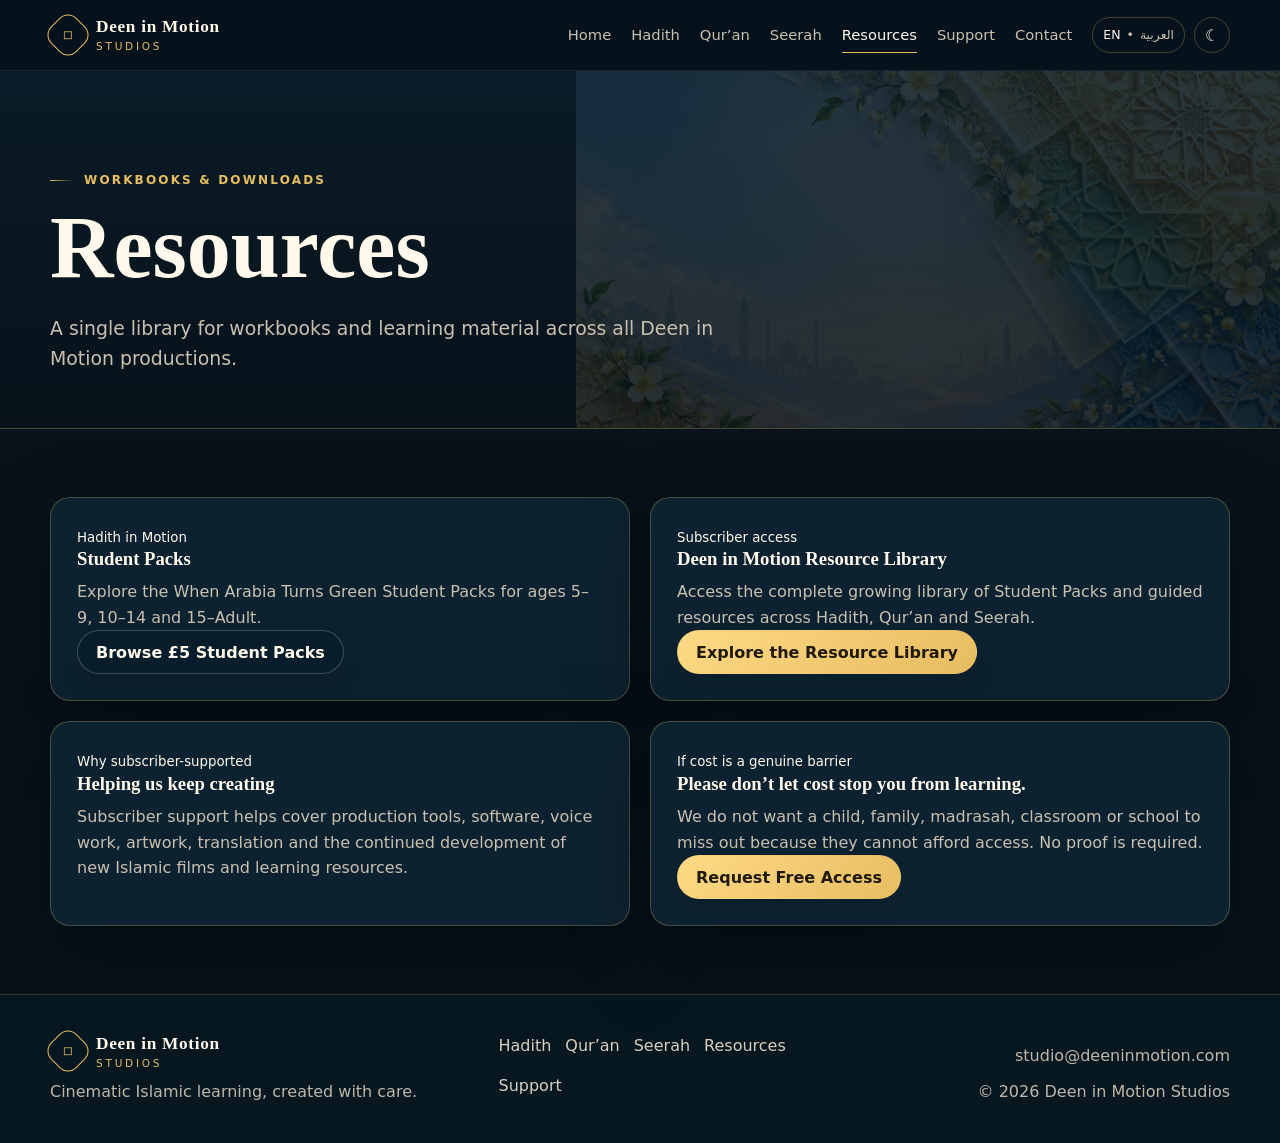
==== resources.html @ 3bc78104 "Add files via upload Initial Deen in Motion website" ====
<!doctype html>
<html lang="en" data-theme="dark">
<head>
  <meta charset="utf-8">
  <meta name="viewport" content="width=device-width,initial-scale=1">
  <title>Resources | Deen in Motion Studios</title>
  <meta name="description" content="Deen in Motion Studios workbooks and learning resources.">
  <link rel="stylesheet" href="assets/style.css">
</head>
<body class="site-shell">


<header class="site-header">
  <div class="container nav">
    <a class="brand brand-mark" href="index.html" aria-label="Deen in Motion Studios home">
      <span class="brand-emblem" aria-hidden="true">◇</span>
      <span class="brand-copy"><strong>Deen in Motion</strong><span>Studios</span></span>
    </a>
    <button class="menu-btn" aria-label="Open navigation">Menu</button>
    <nav><a href="index.html" class="">Home</a>
<a href="hadith.html" class="">Hadith</a>
<a href="quran.html" class="">Qur’an</a>
<a href="seerah.html" class="">Seerah</a>
<a href="resources.html" class="active">Resources</a>
<a href="support.html" class="">Support</a>
<a href="contact.html" class="">Contact</a></nav>
    <div class="nav-tools">
      <div class="lang-switch"><span class="current">EN</span><span>•</span><a href="ar/index.html">العربية</a></div>
      <button class="theme-toggle" type="button" data-theme-toggle aria-label="Switch light and dark mode"><span data-theme-icon>☾</span></button>
    </div>
  </div>
</header>



<main>
  <section class="page-hero">
    <div class="container">
      <div class="kicker">Workbooks & downloads</div>
      <h1>Resources</h1>
      <p class="lead">A single library for workbooks and learning material across all Deen in Motion productions.</p>
    </div>
  </section>

  <section>
    <div class="container grid-2">
  <div class="resource">
  <small>Hadith in Motion</small>
  <h3>Student Packs</h3>
  <p>Explore the When Arabia Turns Green Student Packs for ages 5–9, 10–14 and 15–Adult.</p>
  <a class="btn secondary" href="https://payhip.com/DeeninMotionStudios">Browse £5 Student Packs</a>
</div>
      <div class="resource">
  <small>Subscriber access</small>
  <h3>Deen in Motion Resource Library</h3>
  <p>Access the complete growing library of Student Packs and guided resources across Hadith, Qur’an and Seerah.</p>
  <a class="btn primary" href="https://payhip.com/b/NM17U">Explore the Resource Library</a>
</div>
      <div class="resource">
  <small>Why subscriber-supported</small>
  <h3>Helping us keep creating</h3>
  <p>Subscriber support helps cover production tools, software, voice work, artwork, translation and the continued development of new Islamic films and learning resources.</p>
</div>
      <div class="resource">
  <small>If cost is a genuine barrier</small>
  <h3>Please don’t let cost stop you from learning.</h3>
  <p>We do not want a child, family, madrasah, classroom or school to miss out because they cannot afford access. No proof is required.</p>
  <a class="btn primary" href="https://payhip.com/DeeninMotionStudios/contact">Request Free Access</a>
</div>
    </div>
  </section>
</main>



<footer class="site-footer">
  <div class="container footer-grid">
    <div>
      <a class="brand brand-mark" href="index.html">
        <span class="brand-emblem" aria-hidden="true">◇</span>
        <span class="brand-copy"><strong>Deen in Motion</strong><span>Studios</span></span>
      </a>
      <p>Cinematic Islamic learning, created with care.</p>
    </div>
    <div class="footer-links">
      <a href="hadith.html">Hadith</a><a href="quran.html">Qur’an</a><a href="seerah.html">Seerah</a><a href="resources.html">Resources</a><a href="support.html">Support</a>
    </div>
    <div class="footer-meta"><p>studio@deeninmotion.com</p><p>© 2026 Deen in Motion Studios</p></div>
  </div>
</footer>


<script src="assets/site.js"></script>
</body>
</html>
---- assets/style.css ----
:root{
  --bg:#07121a;
  --bg-2:#0a1b27;
  --surface:#0d2230;
  --surface-2:#102c3c;
  --text:#fff8eb;
  --muted:#c9c0b0;
  --gold:#e7bd61;
  --gold-2:#ffd985;
  --line:rgba(231,189,97,.28);
  --navy:#082031;
  --blue:#2f6f9f;
  --green:#628d64;
  --cream:#f6eddb;
  --paper:#fffaf0;
  --ink:#17212a;
  --radius:24px;
  --shadow:0 28px 80px rgba(0,0,0,.34);
  --max:1180px;
}
html[data-theme="light"]{
  --bg:#f6f0e4;
  --bg-2:#eee5d5;
  --surface:#fffaf1;
  --surface-2:#f3eadb;
  --text:#1e2a32;
  --muted:#665f56;
  --line:rgba(145,103,32,.22);
  --navy:#f6f0e4;
  --shadow:0 24px 70px rgba(77,56,22,.13);
}
*{box-sizing:border-box}
html{scroll-behavior:smooth}
body{margin:0;font-family:Inter,ui-sans-serif,system-ui,-apple-system,BlinkMacSystemFont,"Segoe UI",sans-serif;background:var(--bg);color:var(--text);line-height:1.6;transition:background .25s ease,color .25s ease}
a{color:inherit;text-decoration:none}img{max-width:100%;display:block}.container{width:min(var(--max),calc(100% - 36px));margin:auto}p{margin:0}
h1,h2,h3,blockquote{font-family:Georgia,"Times New Roman",serif;line-height:1.08;margin:0}.muted{color:var(--muted)}
.kicker{display:inline-flex;align-items:center;gap:10px;color:var(--gold);font-size:.75rem;font-weight:800;text-transform:uppercase;letter-spacing:.18em}.kicker::before{content:"";width:24px;height:1px;background:linear-gradient(90deg,var(--gold),transparent)}.rtl .kicker::before{background:linear-gradient(270deg,var(--gold),transparent)}
.site-header{position:sticky;top:0;z-index:80;background:rgba(6,19,29,.9);border-bottom:1px solid rgba(255,255,255,.08);backdrop-filter:blur(14px)}html[data-theme="light"] .site-header{background:rgba(250,245,235,.92);border-color:rgba(76,55,23,.12)}
.nav{min-height:70px;display:flex;align-items:center;gap:20px}.brand{display:flex;align-items:center;gap:10px;margin-right:auto}.rtl .brand{margin-right:0;margin-left:auto}.brand-emblem{width:36px;height:36px;border:1px solid var(--gold);display:grid;place-items:center;border-radius:12px;color:var(--gold);transform:rotate(45deg);font-size:.9rem}.brand-emblem::first-letter{transform:rotate(-45deg)}.brand-copy{display:flex;flex-direction:column;line-height:1}.brand strong{font-family:Georgia,serif;font-size:1.08rem;letter-spacing:.04em}.brand-copy>span{margin-top:6px;color:var(--gold);font-size:.66rem;letter-spacing:.26em;text-transform:uppercase}
nav{display:flex;gap:20px;align-items:center}nav a{font-size:.92rem;color:var(--muted);position:relative;padding:12px 0}nav a::after{content:"";position:absolute;left:0;right:0;bottom:6px;height:1px;background:var(--gold);transform:scaleX(0);transition:.2s}nav a:hover,nav a.active{color:var(--text)}nav a:hover::after,nav a.active::after{transform:scaleX(1)}
.nav-tools{display:flex;align-items:center;gap:9px}.lang-switch{display:flex;gap:6px;align-items:center;padding:7px 10px;border:1px solid var(--line);border-radius:999px;font-size:.78rem;color:var(--muted)}.lang-switch .current,.lang-switch a:hover{color:var(--text)}.theme-toggle{width:36px;height:36px;border-radius:50%;border:1px solid var(--line);background:transparent;color:var(--text);cursor:pointer;font-size:1rem}.menu-btn{display:none;background:transparent;color:var(--text);border:1px solid var(--line);border-radius:12px;padding:8px 11px}
.hero-home{position:relative;min-height:575px;display:grid;align-items:center;overflow:hidden;background-image:url("images/deen-hero-art.png");background-size:cover;background-position:center}.hero-shade{position:absolute;inset:0;background:linear-gradient(90deg,rgba(5,19,30,.88) 0%,rgba(5,19,30,.72) 36%,rgba(5,19,30,.12) 68%,rgba(5,19,30,.06) 100%)}html[data-theme="light"] .hero-shade{background:linear-gradient(90deg,rgba(255,248,236,.93) 0%,rgba(255,248,236,.75) 34%,rgba(255,248,236,.12) 68%,rgba(255,248,236,.05) 100%)}
.hero-inner{position:relative;z-index:2;padding:88px 0 76px;max-width:720px}.hero h1{font-size:clamp(2.9rem,6.3vw,5.6rem);letter-spacing:-.035em;color:var(--text);text-shadow:0 16px 40px rgba(0,0,0,.24)}.gold-word{color:var(--gold-2)}html[data-theme="light"] .gold-word{color:#9c6b14}.lead{margin-top:18px;max-width:680px;color:var(--muted);font-size:clamp(1rem,1.6vw,1.18rem)}.actions{display:flex;gap:12px;flex-wrap:wrap;margin-top:24px}.btn{display:inline-flex;align-items:center;justify-content:center;min-height:44px;padding:0 18px;border-radius:999px;border:1px solid var(--line);font-weight:800;transition:.2s;box-shadow:0 10px 25px rgba(0,0,0,.12)}.btn:hover{transform:translateY(-2px)}.btn.primary{background:linear-gradient(135deg,var(--gold-2),var(--gold));color:#1f1a0d;border-color:transparent}.btn.glass,.btn.secondary{background:rgba(7,27,41,.54);color:#fff8eb;border-color:rgba(255,255,255,.22);backdrop-filter:blur(8px)}html[data-theme="light"] .btn.glass,html[data-theme="light"] .btn.secondary{background:rgba(255,255,255,.7);color:#1e2a32;border-color:rgba(103,76,33,.18)}
.steps-strip{padding:20px 0;background:#082131;border-top:1px solid rgba(231,189,97,.34);border-bottom:1px solid rgba(231,189,97,.34);color:#fff8eb}html[data-theme="light"] .steps-strip{background:#f0e5d1;color:#202b34}.steps-grid{display:grid;grid-template-columns:repeat(3,1fr);gap:22px}.step-card{display:flex;align-items:center;gap:16px;padding:8px 4px}.step-num{flex:0 0 auto;width:40px;height:40px;border-radius:50%;display:grid;place-items:center;background:linear-gradient(135deg,var(--gold-2),var(--gold));color:#1e1809;font-family:Georgia,serif;font-size:1.25rem;font-weight:700}.step-card strong{display:block;font-family:Georgia,serif;font-size:1.15rem}.step-card span:last-child{display:block;color:#cfc8bc;font-size:.9rem;margin-top:4px}html[data-theme="light"] .step-card span:last-child{color:#5f584f}
section{padding:68px 0}.series-section{position:relative;overflow:hidden;background:var(--bg-2)}.series-section::before,.mission-band::before{content:"";position:absolute;inset:0;background:url("images/deen-hero-art.png") center/cover no-repeat;opacity:.08;filter:saturate(.8)}html[data-theme="light"] .series-section::before{opacity:.06}.series-section>.container,.mission-band>.container{position:relative;z-index:1}.section-title-center{text-align:center;margin-bottom:28px}.section-title-center h2{font-size:clamp(2rem,4vw,3.35rem);margin-top:10px}.section-title-center p{margin-top:12px;text-transform:uppercase;letter-spacing:.14em;font-size:.78rem;color:var(--gold)}
.series-grid{display:grid;grid-template-columns:repeat(3,1fr);gap:20px}.series-card{min-height:360px;border-radius:22px;overflow:hidden;position:relative;border:1px solid var(--line);box-shadow:var(--shadow);background-image:linear-gradient(180deg,rgba(5,15,23,.16),rgba(5,15,23,.95)),url("images/deen-hero-art.png");background-size:cover;background-position:center;transition:.25s}.series-card:hover{transform:translateY(-7px)}.series-quran{background-position:65% center;box-shadow:0 24px 65px rgba(49,89,47,.24)}.series-seerah{background-position:95% center;box-shadow:0 24px 65px rgba(32,85,126,.25)}.series-hadith{box-shadow:0 24px 65px rgba(152,103,28,.25)}.series-card::after{content:"";position:absolute;inset:0;background:linear-gradient(0deg,rgba(5,15,23,.92) 15%,transparent 70%)}.series-hadith::before,.series-quran::before,.series-seerah::before{content:"";position:absolute;inset:0;mix-blend-mode:color;opacity:.46}.series-hadith::before{background:#b57618}.series-quran::before{background:#4b7d54}.series-seerah::before{background:#2e6f9d}.series-card-content{position:absolute;z-index:2;left:24px;right:24px;bottom:24px;color:#fff8eb}.rtl .series-card-content{text-align:right}.series-label{display:inline-block;border:1px solid rgba(255,255,255,.24);border-radius:999px;padding:5px 9px;font-size:.72rem;color:#f7dfaa}.series-card h3{font-size:1.78rem;margin-top:11px}.series-card p{margin-top:9px;color:#ddd4c5;font-size:.92rem}.series-link{display:inline-block;margin-top:18px;font-weight:800;color:#ffe19a}
.workbook-showcase{background:var(--cream);color:var(--ink);position:relative;overflow:hidden}.workbook-showcase::before,.workbook-showcase::after{content:"";position:absolute;width:280px;height:280px;background:url("images/deen-hero-art.png") center/cover no-repeat;opacity:.16;border-radius:40px;filter:saturate(.8)}.workbook-showcase::before{left:-120px;top:-110px}.workbook-showcase::after{right:-120px;bottom:-120px}.workbook-showcase .container{position:relative;z-index:1}.section-head{display:flex;align-items:end;justify-content:space-between;gap:26px;margin-bottom:26px}.section-head h2{font-size:clamp(1.9rem,4vw,3.15rem);margin-top:8px}.section-head p{max-width:600px;color:#625d54}.preview-row{
  display:grid;
  grid-template-columns:repeat(3, 1fr 1.12fr);
  gap:14px;
  align-items:stretch;
}.mini-book,.mini-page{min-height:245px;border-radius:14px;box-shadow:0 18px 45px rgba(78,57,24,.16);border:1px solid rgba(127,91,29,.16)}.mini-book{display:flex;flex-direction:column;justify-content:flex-end;padding:18px;background-color:#efe3c9;background-image:linear-gradient(180deg,rgba(255,255,255,.25),rgba(0,0,0,.13)),url("images/deen-hero-art.png");background-size:cover}.mini-book span{font-family:Georgia,serif;font-size:1.35rem}.mini-book small{text-transform:uppercase;letter-spacing:.18em;margin-top:6px}.book-gold{background-position:90% 10%}.book-green{background-position:64% 35%;filter:hue-rotate(20deg)}.book-blue{background-position:10% 90%;filter:hue-rotate(185deg)}.mini-page{padding:18px;background:#fffdf7}.mini-page strong,.mini-page span{display:block}.mini-page span{font-size:.78rem;margin-top:16px;color:#776d60}.mini-page i{display:block;height:1px;background:#d8cfbf;margin-top:10px}
.membership-section{background:var(--bg)}.membership-panel{display:grid;grid-template-columns:1.15fr 1fr auto;gap:24px;align-items:center;padding:28px;border-radius:26px;border:1px solid var(--line);background:linear-gradient(135deg,rgba(14,46,63,.96),rgba(6,25,38,.96));box-shadow:var(--shadow);color:#fff8eb}html[data-theme="light"] .membership-panel{background:linear-gradient(135deg,#0e3447,#0b2433);color:#fff8eb}.membership-panel h2{font-size:clamp(1.9rem,3.6vw,2.75rem);margin-top:8px}.membership-panel p{margin-top:10px;color:#d5ccbd}.membership-benefits{display:grid;gap:9px;color:#e4d9c8}.membership-benefits span{font-size:.92rem}.mission-band{position:relative;overflow:hidden;padding:58px 0;background:#071b28;color:#fff8eb}.mission-band::before{opacity:.18;background-position:center bottom}.mission-inner{text-align:center}.mission-inner blockquote{font-size:clamp(1.8rem,3.5vw,2.7rem);margin:18px auto 14px;max-width:760px}.mission-inner>span{font-size:.75rem;text-transform:uppercase;letter-spacing:.22em;color:var(--gold)}
.page-hero{padding:92px 0 54px;background:linear-gradient(180deg,var(--bg-2),var(--bg));border-bottom:1px solid var(--line);position:relative;overflow:hidden}.page-hero::after{content:"";position:absolute;inset:0;background:url("images/deen-hero-art.png") right center/55% auto no-repeat;opacity:.13;pointer-events:none}.page-hero>.container{position:relative;z-index:1}.page-hero h1{font-size:clamp(2.8rem,7vw,5.5rem);margin-top:10px}.panel,.resource,.quiz-question{background:var(--surface);border:1px solid var(--line);border-radius:20px;padding:26px;box-shadow:var(--shadow)}.grid-2{display:grid;grid-template-columns:repeat(2,1fr);gap:20px}.grid-3{display:grid;grid-template-columns:repeat(3,1fr);gap:20px}.badge,.free-pill{display:inline-flex;padding:6px 10px;border:1px solid var(--line);border-radius:999px;color:var(--gold-2);font-size:.78rem}.watch-layout{display:grid;grid-template-columns:1.35fr .65fr;gap:22px}.episode-header{display:flex;justify-content:space-between;gap:22px;align-items:flex-start;margin-bottom:26px}.episode-header h2{font-size:clamp(2rem,4vw,3.5rem)}.video-shell{aspect-ratio:16/9;border-radius:22px;overflow:hidden;border:1px solid var(--line);background:#061019;box-shadow:var(--shadow)}.video-placeholder{height:100%;display:grid;place-items:center;align-content:center;gap:10px;background:radial-gradient(circle at 50% 45%,rgba(231,189,97,.1),transparent 28%),linear-gradient(145deg,#102333,#061019)}.play-mark{width:68px;height:68px;border-radius:50%;display:grid;place-items:center;background:linear-gradient(135deg,var(--gold-2),var(--gold));color:#1e1809}.watch-info blockquote{margin:18px 0;padding-left:18px;border-left:2px solid var(--gold);font-size:1.32rem}.rtl .watch-info blockquote{padding-left:0;padding-right:18px;border-left:0;border-right:2px solid var(--gold)}.learning-steps{display:flex;flex-wrap:wrap;gap:10px;margin-top:26px}.learning-steps span{display:inline-flex;align-items:center;gap:8px;padding:8px 11px;border:1px solid var(--line);border-radius:999px;background:rgba(255,255,255,.03)}.learning-steps b{width:24px;height:24px;border-radius:50%;display:grid;place-items:center;background:rgba(231,189,97,.14);color:var(--gold-2)}.quiz-section{background:var(--bg-2);border-top:1px solid var(--line);border-bottom:1px solid var(--line)}.quiz-card{display:grid;gap:18px}.quiz-question h3{margin-bottom:16px}.quiz-question label{display:block;padding:11px 13px;margin:9px 0;border:1px solid var(--line);border-radius:12px;cursor:pointer}.quiz-question input{margin-right:8px}.rtl .quiz-question input{margin-right:0;margin-left:8px}.quiz-actions{display:flex;gap:12px;align-items:center;flex-wrap:wrap}.quiz-actions button{font:inherit;cursor:pointer}.quiz-score{margin-left:auto;font-weight:800;color:var(--gold)}.rtl .quiz-score{margin-left:0;margin-right:auto}.workbook-preview-grid{display:grid;grid-template-columns:repeat(3,1fr);gap:18px}.workbook-page{background:#eee4d1;color:#211d17;padding:14px;border-radius:10px;box-shadow:0 22px 55px rgba(0,0,0,.18)}.page-placeholder{min-height:320px;border:1px dashed #b7aa96;display:grid;place-items:center;align-content:center;text-align:center;padding:22px;background:#fffdf8}.page-placeholder span{color:#6b6155;font-size:.9rem;margin-top:10px}.subscriber-panel{margin-top:30px;display:grid;grid-template-columns:auto 1fr auto;gap:20px;align-items:center;padding:28px;border:1px solid var(--line);border-radius:22px;background:var(--surface)}.subscriber-icon{width:52px;height:52px;display:grid;place-items:center;border-radius:15px;background:rgba(231,189,97,.12);color:var(--gold)}.subscriber-cta{display:grid;gap:8px}.resource p,.support-box>p{color:var(--muted);margin-top:10px}.support-box{max-width:830px}.bank-box{padding:20px;margin:22px 0;border:1px dashed var(--line);border-radius:16px}.notice{padding:18px;border-left:3px solid var(--gold);background:rgba(231,189,97,.08);border-radius:12px}.rtl .notice{border-left:0;border-right:3px solid var(--gold)}
.site-footer{padding:38px 0;background:#061720;color:#fff8eb;border-top:1px solid rgba(231,189,97,.2)}html[data-theme="light"] .site-footer{background:#0a2230;color:#fff8eb}.footer-grid{display:grid;grid-template-columns:1.2fr 1fr 1fr;gap:24px;align-items:start}.footer-links{display:flex;flex-wrap:wrap;gap:14px}.footer-links a{color:#d8cfbf}.footer-meta{text-align:right}.rtl .footer-meta{text-align:left}.site-footer p{margin-top:10px;color:#bfb7aa}
.reveal{opacity:0;transform:translateY(16px);transition:opacity .65s ease,transform .65s ease}.reveal.is-visible{opacity:1;transform:none}
@media(max-width:980px){nav{gap:13px}.series-grid,.steps-grid{grid-template-columns:1fr}.preview-row{grid-template-columns:1fr 1fr}.membership-panel{grid-template-columns:1fr}.workbook-preview-grid,.grid-3{grid-template-columns:1fr 1fr}.watch-layout{grid-template-columns:1fr}.footer-grid{grid-template-columns:1fr 1fr}.hero-home{min-height:540px}}
@media(max-width:760px){.menu-btn{display:block;margin-left:auto}.rtl .menu-btn{margin-left:0;margin-right:auto}nav{display:none;position:absolute;top:76px;left:0;right:0;padding:18px;background:var(--bg);border-bottom:1px solid var(--line);flex-direction:column;align-items:flex-start}.rtl nav{align-items:flex-end}nav.open{display:flex}.brand{margin-right:0}.rtl .brand{margin-left:0}.nav-tools{margin-left:auto}.rtl .nav-tools{margin-left:0;margin-right:auto}.hero-home{min-height:520px;background-position:62% center}.hero-shade{background:linear-gradient(90deg,rgba(5,19,30,.92),rgba(5,19,30,.72) 70%,rgba(5,19,30,.3))}html[data-theme="light"] .hero-shade{background:linear-gradient(90deg,rgba(255,248,236,.95),rgba(255,248,236,.82) 70%,rgba(255,248,236,.45))}.hero-inner{padding:74px 0 64px}.section-head{display:block}.section-head p{margin-top:14px}.preview-row{grid-template-columns:1fr}.workbook-preview-grid,.grid-2,.grid-3{grid-template-columns:1fr}.subscriber-panel{grid-template-columns:1fr}.episode-header{display:block}.free-pill{margin-top:12px}.footer-grid{grid-template-columns:1fr}.footer-meta{text-align:left}.rtl .footer-meta{text-align:right}}


/* v6 compact sizing pass */


/* =========================================================
   v7 HADITH IN MOTION — PREMIUM PRODUCT PAGE
   ========================================================= */
.hadith-series-hero{
  min-height:490px;
  display:grid;
  align-items:center;
  position:relative;
  overflow:hidden;
  background:
    linear-gradient(90deg,rgba(7,18,26,.9),rgba(7,18,26,.63) 45%,rgba(7,18,26,.08) 78%),
    url("images/deen-hero-art.png") center/cover no-repeat;
  border-bottom:1px solid rgba(231,189,97,.26);
}
html[data-theme="light"] .hadith-series-hero{
  background:
    linear-gradient(90deg,rgba(249,241,225,.95),rgba(249,241,225,.78) 45%,rgba(249,241,225,.12) 78%),
    url("images/deen-hero-art.png") center/cover no-repeat;
}
.hadith-hero-shade{
  position:absolute;inset:0;
  background:radial-gradient(circle at 74% 20%,rgba(231,189,97,.15),transparent 34%);
  pointer-events:none;
}
.hadith-hero-inner{position:relative;z-index:1;padding:78px 0 72px;max-width:850px}
.hadith-series-mark{display:flex;align-items:center;gap:18px}
.series-orb{
  flex:0 0 auto;width:58px;height:58px;border-radius:50%;
  display:grid;place-items:center;
  border:1px solid rgba(231,189,97,.58);
  color:var(--gold-2);
  font-family:Georgia,serif;font-size:1.1rem;
  background:rgba(6,24,35,.54);backdrop-filter:blur(9px)
}
html[data-theme="light"] .series-orb{background:rgba(255,251,243,.74);color:#916217}
.hadith-series-hero h1{font-size:clamp(3rem,7vw,6rem);margin-top:9px;letter-spacing:-.04em}
.premium-steps{margin-top:30px}
.premium-steps span{background:rgba(7,27,41,.48);backdrop-filter:blur(8px)}
html[data-theme="light"] .premium-steps span{background:rgba(255,255,255,.67)}

.hadith-film-section{position:relative;background:var(--bg);overflow:hidden}
.hadith-film-section::before{
  content:"";position:absolute;inset:0;
  background:url("images/deen-hero-art.png") 100% 35%/70% auto no-repeat;
  opacity:.045;pointer-events:none
}
.hadith-film-section>.container{position:relative;z-index:1}
.premium-episode-head h2{max-width:900px}
.hadith-watch-grid{display:grid;grid-template-columns:minmax(0,1.45fr) minmax(320px,.55fr);gap:24px;align-items:stretch}
.premium-video{position:relative;min-height:460px;aspect-ratio:auto}
.video-poster-art{
  position:absolute;inset:0;
  background:
    linear-gradient(180deg,rgba(5,14,20,.04),rgba(5,14,20,.72)),
    url("images/ornate-islamic-sunrise-banner.png") center/cover no-repeat;
}
.video-poster-content{
  position:absolute;inset:0;z-index:2;
  display:flex;flex-direction:column;align-items:center;justify-content:center;
  text-align:center;padding:34px;color:#fff8eb
}
.video-poster-content .film-label{font-size:.72rem;letter-spacing:.17em;color:#f2cf7f;margin-bottom:22px}
.video-poster-content strong{font-family:Georgia,serif;font-size:clamp(1.5rem,3vw,2.35rem);margin-top:18px}
.video-poster-content .muted{color:#e2d9ca;max-width:500px;margin-top:8px}
.hadith-quote-card{
  padding:30px;border-radius:24px;border:1px solid var(--line);
  background:
    linear-gradient(180deg,rgba(255,255,255,.025),rgba(255,255,255,.01)),
    var(--surface);
  box-shadow:var(--shadow);display:flex;flex-direction:column;justify-content:center
}
.hadith-quote-card blockquote{
  font-size:clamp(1.45rem,2.5vw,2.1rem);
  margin:22px 0;padding-left:18px;border-left:2px solid var(--gold);
  color:var(--text)
}
.rtl .hadith-quote-card blockquote{padding-left:0;padding-right:18px;border-left:0;border-right:2px solid var(--gold)}
.hadith-quote-card p{color:var(--muted)}
.hadith-quote-card .actions{margin-top:24px}

.hadith-quiz-band{
  position:relative;overflow:hidden;
  background:linear-gradient(180deg,var(--bg-2),var(--bg));
  border-top:1px solid var(--line);border-bottom:1px solid var(--line)
}
.hadith-quiz-band::after{
  content:"";position:absolute;width:440px;height:440px;right:-130px;top:-150px;
  background:url("images/deen-hero-art.png") center/cover no-repeat;opacity:.055;border-radius:50%
}
.hadith-quiz-band>.container{position:relative;z-index:1}
.hadith-section-head h2{font-size:clamp(2rem,4vw,3.3rem)}
.premium-quiz{grid-template-columns:repeat(3,1fr);align-items:stretch}
.premium-quiz .quiz-question{display:flex;flex-direction:column}
.premium-quiz .quiz-question label{background:rgba(255,255,255,.018)}
html[data-theme="light"] .premium-quiz .quiz-question label{background:rgba(255,255,255,.5)}
.premium-quiz .quiz-feedback{margin-top:auto;padding-top:10px;min-height:34px;color:var(--muted)}
.premium-quiz .quiz-actions{grid-column:1/-1;padding-top:2px}

.hadith-workbook-showcase{
  background:#f5ecd9;color:#18222b;position:relative;overflow:hidden
}
.hadith-workbook-showcase::before,
.hadith-workbook-showcase::after{
  content:"";position:absolute;width:310px;height:310px;
  background:url("images/deen-hero-art.png") center/cover no-repeat;
  opacity:.13;border-radius:48px
}
.hadith-workbook-showcase::before{left:-150px;top:-145px}
.hadith-workbook-showcase::after{right:-150px;bottom:-150px}
.hadith-workbook-showcase>.container{position:relative;z-index:1}
.hadith-workbook-showcase .section-head p{color:#625d54}
.hadith-preview-row{display:grid;grid-template-columns:1.08fr repeat(3,1fr);gap:16px}
.hadith-book-cover,.hadith-paper-page{
  min-height:330px;border-radius:16px;border:1px solid rgba(127,91,29,.18);
  box-shadow:0 18px 46px rgba(78,57,24,.15)
}
.hadith-book-cover{
  display:flex;flex-direction:column;justify-content:flex-end;padding:26px;
  background:
    linear-gradient(180deg,rgba(255,255,255,.18),rgba(7,18,26,.18)),
    url("images/deen-hero-art.png") 80% center/cover no-repeat
}
.hadith-book-cover .preview-chip{align-self:flex-start;padding:5px 9px;border:1px solid rgba(24,34,43,.24);border-radius:999px;font-size:.72rem}
.hadith-book-cover strong{font-family:Georgia,serif;font-size:2rem;line-height:1.05;margin-top:14px}
.hadith-book-cover small{text-transform:uppercase;letter-spacing:.18em;margin-top:8px}
.hadith-paper-page{background:#fffdf8;padding:24px}
.paper-kicker{color:#a16e19;font-size:.72rem;text-transform:uppercase;letter-spacing:.15em;font-weight:800}
.hadith-paper-page h3{font-family:Inter,system-ui,sans-serif;font-size:1rem;margin-top:20px}
.paper-lines{display:grid;gap:10px;margin-top:13px}.paper-lines i{display:block;height:1px;background:#d8cfbf}.paper-lines.tall{gap:16px}
.hadith-member-panel{
  margin-top:32px;display:grid;grid-template-columns:1.15fr .9fr auto;gap:24px;align-items:center;
  padding:30px;border-radius:24px;
  background:linear-gradient(135deg,#10384b,#081f2d);
  color:#fff8eb;border:1px solid rgba(231,189,97,.32);box-shadow:0 24px 65px rgba(44,34,17,.18)
}
.hadith-member-panel h2{font-size:clamp(2rem,4vw,3rem);margin-top:8px}
.hadith-member-panel p{margin-top:10px;color:#d9d0c1}
.member-benefits{display:grid;gap:9px;color:#eadfce}
.member-benefits span{font-size:.92rem}
.hadith-member-panel .subscriber-cta span{font-size:.76rem;color:#cabfae;text-align:center}

.hadith-next-section{
  position:relative;overflow:hidden;background:var(--bg)
}
.hadith-next-section::before{
  content:"";position:absolute;inset:0;
  background:url("images/deen-hero-art.png") right center/60% auto no-repeat;opacity:.045
}
.hadith-next-section>.container{position:relative;z-index:1}
.hadith-next-card{
  min-height:250px;padding:28px;border-radius:22px;border:1px solid var(--line);
  background:
    linear-gradient(180deg,rgba(5,15,23,.28),rgba(5,15,23,.94)),
    url("images/deen-hero-art.png") center/cover no-repeat;
  color:#fff8eb;box-shadow:var(--shadow)
}
.hadith-next-card:nth-child(2){background-position:70% center}
.hadith-next-card h3{font-size:2rem;margin-top:16px}
.hadith-next-card p{margin-top:10px;color:#ddd4c5;max-width:520px}

@media(max-width:1000px){
  .hadith-watch-grid{grid-template-columns:1fr}
  .premium-quiz{grid-template-columns:1fr}
  .premium-quiz .quiz-actions{grid-column:auto}
  .hadith-preview-row{grid-template-columns:1fr 1fr}
  .hadith-member-panel{grid-template-columns:1fr}
}
@media(max-width:700px){
  .hadith-series-hero{min-height:430px;background-position:68% center}
  .hadith-hero-inner{padding:60px 0 52px}
  .hadith-series-mark{align-items:flex-start}
  .series-orb{width:48px;height:48px}
  .hadith-watch-grid{gap:18px}
  .premium-video{min-height:330px}
  .hadith-preview-row{grid-template-columns:1fr}
  .hadith-book-cover,.hadith-paper-page{min-height:280px}
}
html,
body{
  max-width:100%;
  overflow-x:hidden;
}
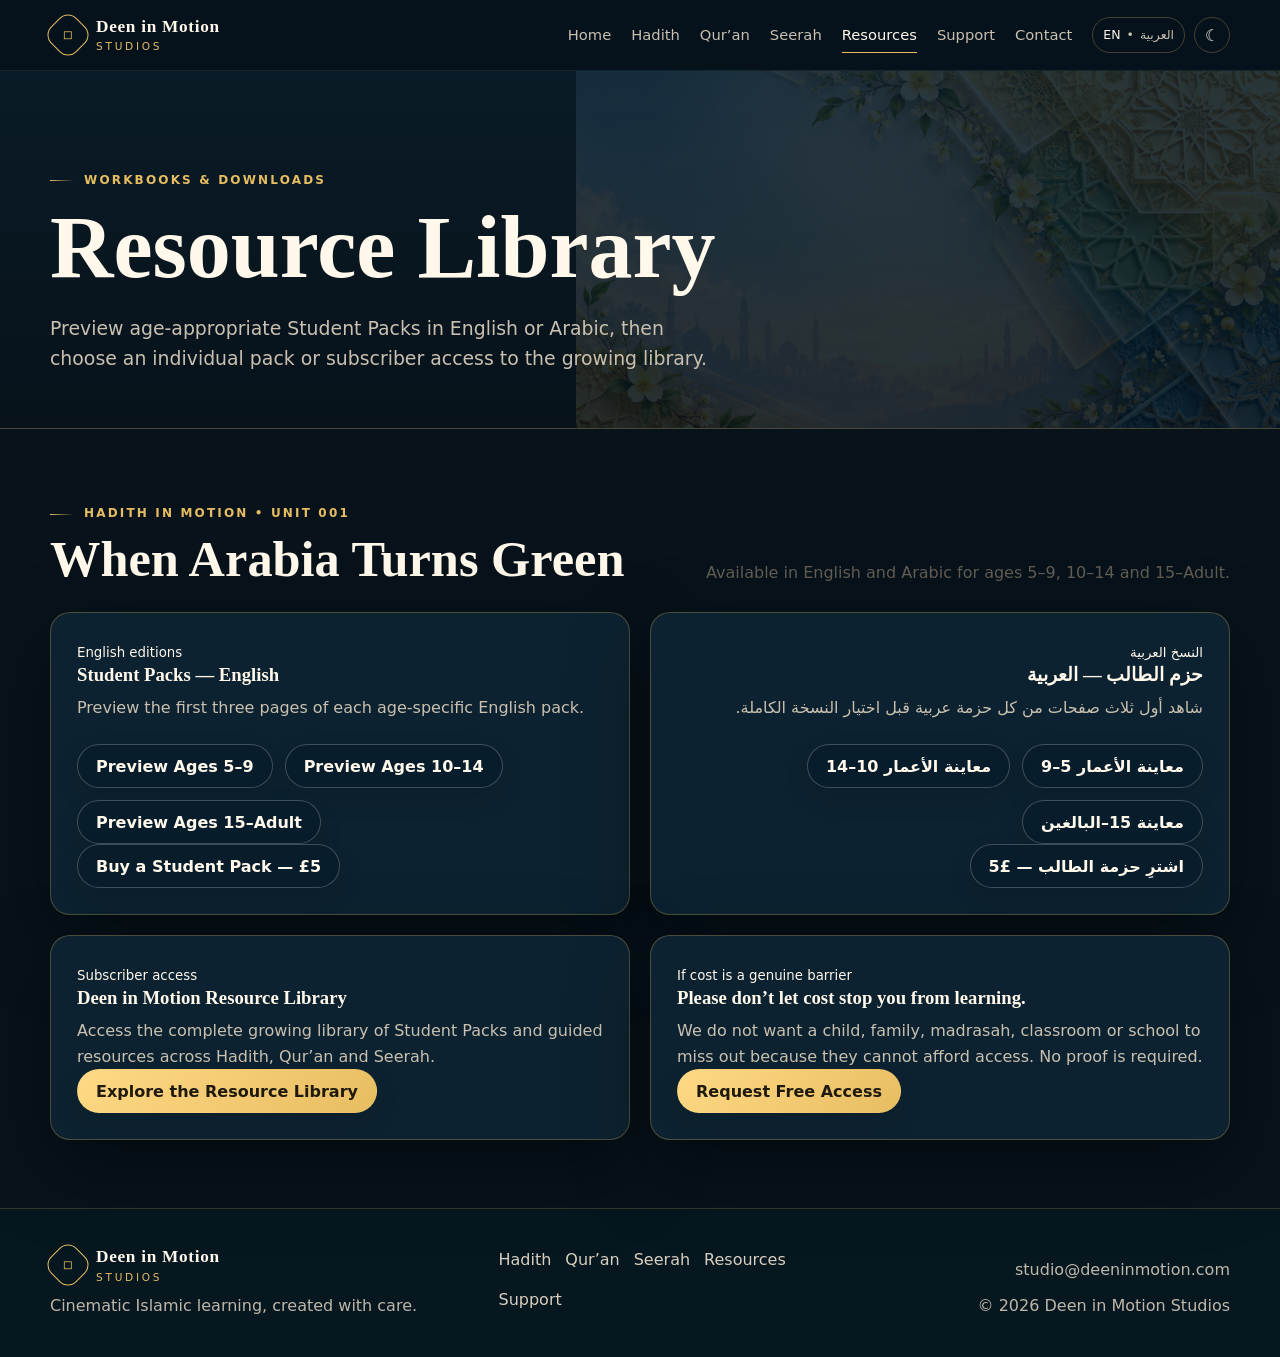
==== commit 48144931: "Add Arabic resources and preview packs" ====
--- a/resources.html
+++ b/resources.html
@@ -1,95 +1,94 @@
-<!doctype html>
-<html lang="en" data-theme="dark">
-<head>
-  <meta charset="utf-8">
-  <meta name="viewport" content="width=device-width,initial-scale=1">
-  <title>Resources | Deen in Motion Studios</title>
-  <meta name="description" content="Deen in Motion Studios workbooks and learning resources.">
-  <link rel="stylesheet" href="assets/style.css">
-</head>
-<body class="site-shell">
-
-
-<header class="site-header">
-  <div class="container nav">
-    <a class="brand brand-mark" href="index.html" aria-label="Deen in Motion Studios home">
-      <span class="brand-emblem" aria-hidden="true">◇</span>
-      <span class="brand-copy"><strong>Deen in Motion</strong><span>Studios</span></span>
-    </a>
-    <button class="menu-btn" aria-label="Open navigation">Menu</button>
-    <nav><a href="index.html" class="">Home</a>
-<a href="hadith.html" class="">Hadith</a>
-<a href="quran.html" class="">Qur’an</a>
-<a href="seerah.html" class="">Seerah</a>
-<a href="resources.html" class="active">Resources</a>
-<a href="support.html" class="">Support</a>
-<a href="contact.html" class="">Contact</a></nav>
-    <div class="nav-tools">
-      <div class="lang-switch"><span class="current">EN</span><span>•</span><a href="ar/index.html">العربية</a></div>
-      <button class="theme-toggle" type="button" data-theme-toggle aria-label="Switch light and dark mode"><span data-theme-icon>☾</span></button>
-    </div>
-  </div>
-</header>
-
-
-
-<main>
-  <section class="page-hero">
-    <div class="container">
-      <div class="kicker">Workbooks & downloads</div>
-      <h1>Resources</h1>
-      <p class="lead">A single library for workbooks and learning material across all Deen in Motion productions.</p>
-    </div>
-  </section>
-
-  <section>
-    <div class="container grid-2">
-  <div class="resource">
-  <small>Hadith in Motion</small>
-  <h3>Student Packs</h3>
-  <p>Explore the When Arabia Turns Green Student Packs for ages 5–9, 10–14 and 15–Adult.</p>
-  <a class="btn secondary" href="https://payhip.com/DeeninMotionStudios">Browse £5 Student Packs</a>
-</div>
-      <div class="resource">
-  <small>Subscriber access</small>
-  <h3>Deen in Motion Resource Library</h3>
-  <p>Access the complete growing library of Student Packs and guided resources across Hadith, Qur’an and Seerah.</p>
-  <a class="btn primary" href="https://payhip.com/b/NM17U">Explore the Resource Library</a>
-</div>
-      <div class="resource">
-  <small>Why subscriber-supported</small>
-  <h3>Helping us keep creating</h3>
-  <p>Subscriber support helps cover production tools, software, voice work, artwork, translation and the continued development of new Islamic films and learning resources.</p>
-</div>
-      <div class="resource">
-  <small>If cost is a genuine barrier</small>
-  <h3>Please don’t let cost stop you from learning.</h3>
-  <p>We do not want a child, family, madrasah, classroom or school to miss out because they cannot afford access. No proof is required.</p>
-  <a class="btn primary" href="https://payhip.com/DeeninMotionStudios/contact">Request Free Access</a>
-</div>
-    </div>
-  </section>
-</main>
-
-
-
-<footer class="site-footer">
-  <div class="container footer-grid">
-    <div>
-      <a class="brand brand-mark" href="index.html">
-        <span class="brand-emblem" aria-hidden="true">◇</span>
-        <span class="brand-copy"><strong>Deen in Motion</strong><span>Studios</span></span>
-      </a>
-      <p>Cinematic Islamic learning, created with care.</p>
-    </div>
-    <div class="footer-links">
-      <a href="hadith.html">Hadith</a><a href="quran.html">Qur’an</a><a href="seerah.html">Seerah</a><a href="resources.html">Resources</a><a href="support.html">Support</a>
-    </div>
-    <div class="footer-meta"><p>studio@deeninmotion.com</p><p>© 2026 Deen in Motion Studios</p></div>
-  </div>
-</footer>
-
-
-<script src="assets/site.js"></script>
-</body>
-</html>
+<!doctype html>
+<html lang="en" data-theme="dark">
+<head>
+  <meta charset="utf-8">
+  <meta name="viewport" content="width=device-width,initial-scale=1">
+  <title>Resources | Deen in Motion Studios</title>
+  <meta name="description" content="English and Arabic Deen in Motion Student Packs, previews and subscriber learning resources.">
+  <link rel="stylesheet" href="assets/style.css">
+</head>
+<body class="site-shell">
+<header class="site-header">
+  <div class="container nav">
+    <a class="brand brand-mark" href="index.html" aria-label="Deen in Motion Studios home">
+      <span class="brand-emblem" aria-hidden="true">◇</span>
+      <span class="brand-copy"><strong>Deen in Motion</strong><span>Studios</span></span>
+    </a>
+    <button class="menu-btn" aria-label="Open navigation">Menu</button>
+    <nav><a href="index.html">Home</a><a href="hadith.html">Hadith</a><a href="quran.html">Qur’an</a><a href="seerah.html">Seerah</a><a href="resources.html" class="active">Resources</a><a href="support.html">Support</a><a href="contact.html">Contact</a></nav>
+    <div class="nav-tools">
+      <div class="lang-switch"><span class="current">EN</span><span>•</span><a href="ar/resources.html">العربية</a></div>
+      <button class="theme-toggle" type="button" data-theme-toggle aria-label="Switch light and dark mode"><span data-theme-icon>☾</span></button>
+    </div>
+  </div>
+</header>
+
+<main>
+  <section class="page-hero">
+    <div class="container">
+      <div class="kicker">Workbooks & downloads</div>
+      <h1>Resource Library</h1>
+      <p class="lead">Preview age-appropriate Student Packs in English or Arabic, then choose an individual pack or subscriber access to the growing library.</p>
+    </div>
+  </section>
+
+  <section>
+    <div class="container">
+      <div class="section-head">
+        <div><div class="kicker">Hadith in Motion • Unit 001</div><h2>When Arabia Turns Green</h2></div>
+        <p>Available in English and Arabic for ages 5–9, 10–14 and 15–Adult.</p>
+      </div>
+
+      <div class="grid-2">
+        <div class="resource">
+          <small>English editions</small>
+          <h3>Student Packs — English</h3>
+          <p>Preview the first three pages of each age-specific English pack.</p>
+          <div class="actions">
+            <a class="btn glass" href="assets/previews/when-arabia-turns-green-ages-5-9-preview.pdf" target="_blank" rel="noopener">Preview Ages 5–9</a>
+            <a class="btn glass" href="assets/previews/when-arabia-turns-green-ages-10-14-preview.pdf" target="_blank" rel="noopener">Preview Ages 10–14</a>
+            <a class="btn glass" href="assets/previews/when-arabia-turns-green-ages-15-adult-preview.pdf" target="_blank" rel="noopener">Preview Ages 15–Adult</a>
+          </div>
+          <a class="btn secondary" href="https://payhip.com/DeeninMotionStudios">Buy a Student Pack — £5</a>
+        </div>
+
+        <div class="resource" dir="rtl" style="text-align:right;">
+          <small>النسخ العربية</small>
+          <h3>حزم الطالب — العربية</h3>
+          <p>شاهد أول ثلاث صفحات من كل حزمة عربية قبل اختيار النسخة الكاملة.</p>
+          <div class="actions">
+            <a class="btn glass" href="assets/previews/ar/when-arabia-turns-green-ages-5-9-preview-ar.pdf" target="_blank" rel="noopener">معاينة الأعمار 5–9</a>
+            <a class="btn glass" href="assets/previews/ar/when-arabia-turns-green-ages-10-14-preview-ar.pdf" target="_blank" rel="noopener">معاينة الأعمار 10–14</a>
+            <a class="btn glass" href="assets/previews/ar/when-arabia-turns-green-ages-15-adult-preview-ar.pdf" target="_blank" rel="noopener">معاينة 15–البالغين</a>
+          </div>
+          <a class="btn secondary" href="https://payhip.com/DeeninMotionStudios">اشترِ حزمة الطالب — £5</a>
+        </div>
+
+        <div class="resource">
+          <small>Subscriber access</small>
+          <h3>Deen in Motion Resource Library</h3>
+          <p>Access the complete growing library of Student Packs and guided resources across Hadith, Qur’an and Seerah.</p>
+          <a class="btn primary" href="https://payhip.com/b/NM17U">Explore the Resource Library</a>
+        </div>
+
+        <div class="resource">
+          <small>If cost is a genuine barrier</small>
+          <h3>Please don’t let cost stop you from learning.</h3>
+          <p>We do not want a child, family, madrasah, classroom or school to miss out because they cannot afford access. No proof is required.</p>
+          <a class="btn primary" href="https://payhip.com/DeeninMotionStudios/contact">Request Free Access</a>
+        </div>
+      </div>
+    </div>
+  </section>
+</main>
+
+<footer class="site-footer">
+  <div class="container footer-grid">
+    <div><a class="brand brand-mark" href="index.html"><span class="brand-emblem" aria-hidden="true">◇</span><span class="brand-copy"><strong>Deen in Motion</strong><span>Studios</span></span></a><p>Cinematic Islamic learning, created with care.</p></div>
+    <div class="footer-links"><a href="hadith.html">Hadith</a><a href="quran.html">Qur’an</a><a href="seerah.html">Seerah</a><a href="resources.html">Resources</a><a href="support.html">Support</a></div>
+    <div class="footer-meta"><p>studio@deeninmotion.com</p><p>© 2026 Deen in Motion Studios</p></div>
+  </div>
+</footer>
+<script src="assets/site.js"></script>
+</body>
+</html>
--- a/assets/style.css
+++ b/assets/style.css
@@ -220,6 +220,92 @@
 .hadith-next-card:nth-child(2){background-position:70% center}
 .hadith-next-card h3{font-size:2rem;margin-top:16px}
 .hadith-next-card p{margin-top:10px;color:#ddd4c5;max-width:520px}
+.hadith-paper-page{
+  position:relative;
+  overflow:hidden;
+  padding:28px 24px;
+  background:
+    radial-gradient(circle at top right, rgba(212,171,72,.16), transparent 38%),
+    linear-gradient(145deg,#fffaf0 0%,#f5ead3 100%);
+  border:1px solid rgba(176,132,42,.35);
+  border-radius:18px;
+  box-shadow:0 12px 28px rgba(24,34,38,.10);
+	display:flex;
+flex-direction:column;
+}
+
+.hadith-paper-page::before{
+  content:"";
+  position:absolute;
+  left:0;
+  top:0;
+  width:100%;
+  height:7px;
+  background:linear-gradient(90deg,#b78423,#efd27a,#b78423);
+}
+
+.hadith-paper-page::after{
+  position:absolute;
+  right:18px;
+  bottom:10px;
+  font-family:Georgia,serif;
+  font-size:58px;
+  font-weight:700;
+  color:rgba(169,126,35,.08);
+  pointer-events:none;
+}
+
+.hadith-paper-page:nth-child(2)::after{
+  content:"5–9";
+}
+
+.hadith-paper-page:nth-child(3)::after{
+  content:"10–14";
+}
+
+.hadith-paper-page:nth-child(4)::after{
+  content:"15+";
+}
+
+.hadith-paper-page .paper-kicker{
+  display:inline-block;
+  margin-bottom:16px;
+  padding:6px 11px;
+  border-radius:999px;
+  background:#102b39;
+  color:#f2c45f;
+  font-size:12px;
+  letter-spacing:.08em;
+  font-weight:700;
+}
+
+.hadith-paper-page h3{
+  margin:0 0 10px;
+  color:#102b39;
+  font-size:22px;
+}
+
+.hadith-paper-page p{
+  position:relative;
+  z-index:1;
+  color:#4f5350;
+  line-height:1.6;
+}
+
+.hadith-paper-page .btn{
+  position:relative;
+  z-index:2;
+  margin-top:18px;
+align-self:flex-start;
+  background:linear-gradient(135deg,#f5ca68,#d9a63d);
+  color:#10212a;
+  border-color:rgba(122,88,20,.25);
+  box-shadow:0 8px 18px rgba(122,88,20,.18);
+}
+
+.hadith-paper-page .btn:hover{
+  transform:translateY(-2px);
+}
 
 @media(max-width:1000px){
   .hadith-watch-grid{grid-template-columns:1fr}
@@ -243,3 +329,17 @@
   max-width:100%;
   overflow-x:hidden;
 }
+@media(max-width:760px){
+  .support-box .panel{
+    padding:18px;
+  }
+
+  .support-box .bank-box{
+    padding:16px;
+    margin:18px 0;
+  }
+
+  .support-box .bank-box strong{
+    line-height:1.35;
+  }
+}s
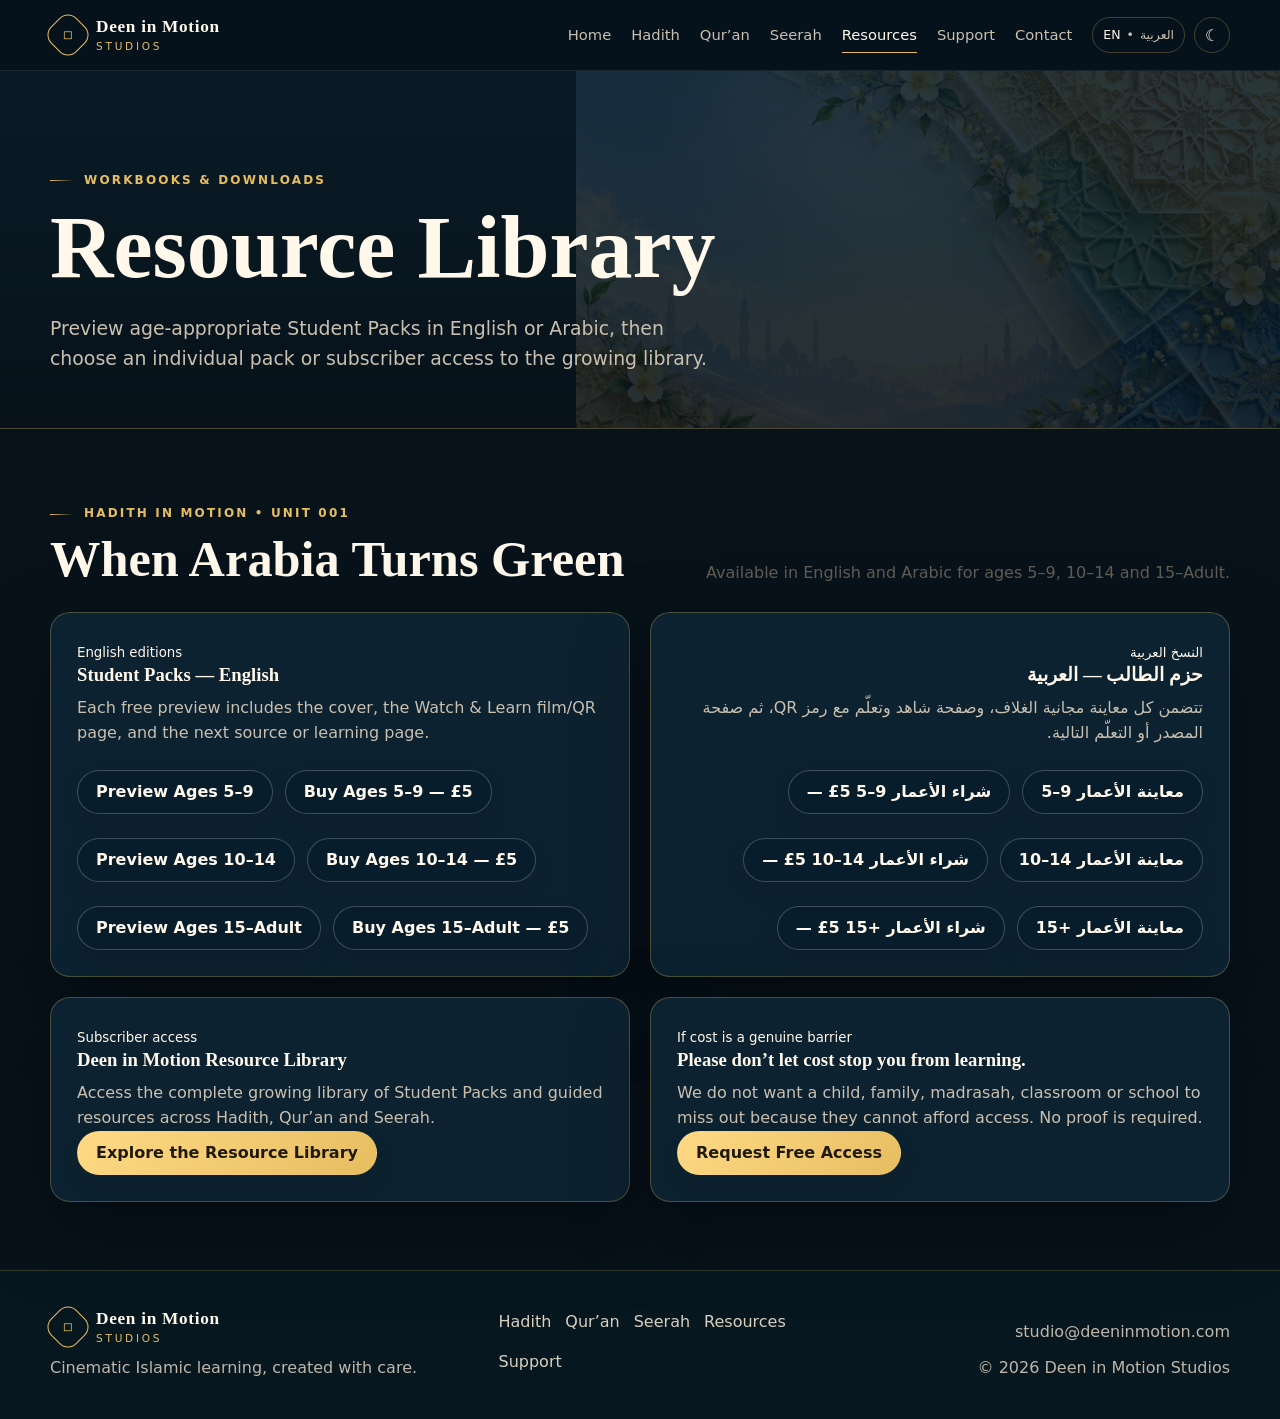
==== commit 215ba84f: "pdate resource shop layout and Arabic RTL buttons" ====
--- a/resources.html
+++ b/resources.html
@@ -10,19 +10,12 @@
 <body class="site-shell">
 <header class="site-header">
   <div class="container nav">
-    <a class="brand brand-mark" href="index.html" aria-label="Deen in Motion Studios home">
-      <span class="brand-emblem" aria-hidden="true">◇</span>
-      <span class="brand-copy"><strong>Deen in Motion</strong><span>Studios</span></span>
-    </a>
+    <a class="brand brand-mark" href="index.html" aria-label="Deen in Motion Studios home"><span class="brand-emblem" aria-hidden="true">◇</span><span class="brand-copy"><strong>Deen in Motion</strong><span>Studios</span></span></a>
     <button class="menu-btn" aria-label="Open navigation">Menu</button>
     <nav><a href="index.html">Home</a><a href="hadith.html">Hadith</a><a href="quran.html">Qur’an</a><a href="seerah.html">Seerah</a><a href="resources.html" class="active">Resources</a><a href="support.html">Support</a><a href="contact.html">Contact</a></nav>
-    <div class="nav-tools">
-      <div class="lang-switch"><span class="current">EN</span><span>•</span><a href="ar/resources.html">العربية</a></div>
-      <button class="theme-toggle" type="button" data-theme-toggle aria-label="Switch light and dark mode"><span data-theme-icon>☾</span></button>
-    </div>
+    <div class="nav-tools"><div class="lang-switch"><span class="current">EN</span><span>•</span><a href="ar/resources.html">العربية</a></div><button class="theme-toggle" type="button" data-theme-toggle aria-label="Switch light and dark mode"><span data-theme-icon>☾</span></button></div>
   </div>
 </header>
-
 <main>
   <section class="page-hero">
     <div class="container">
@@ -31,46 +24,53 @@
       <p class="lead">Preview age-appropriate Student Packs in English or Arabic, then choose an individual pack or subscriber access to the growing library.</p>
     </div>
   </section>
-
-  <section>
+  <section id="student-packs">
     <div class="container">
       <div class="section-head">
         <div><div class="kicker">Hadith in Motion • Unit 001</div><h2>When Arabia Turns Green</h2></div>
         <p>Available in English and Arabic for ages 5–9, 10–14 and 15–Adult.</p>
       </div>
-
       <div class="grid-2">
         <div class="resource">
           <small>English editions</small>
           <h3>Student Packs — English</h3>
-          <p>Preview the first three pages of each age-specific English pack.</p>
+          <p>Each free preview includes the cover, the Watch &amp; Learn film/QR page, and the next source or learning page.</p>
           <div class="actions">
             <a class="btn glass" href="assets/previews/when-arabia-turns-green-ages-5-9-preview.pdf" target="_blank" rel="noopener">Preview Ages 5–9</a>
+            <a class="btn secondary" href="https://payhip.com/DeeninMotionStudios">Buy Ages 5–9 — £5</a>
+          </div>
+          <div class="actions">
             <a class="btn glass" href="assets/previews/when-arabia-turns-green-ages-10-14-preview.pdf" target="_blank" rel="noopener">Preview Ages 10–14</a>
+            <a class="btn secondary" href="https://payhip.com/DeeninMotionStudios">Buy Ages 10–14 — £5</a>
+          </div>
+          <div class="actions">
             <a class="btn glass" href="assets/previews/when-arabia-turns-green-ages-15-adult-preview.pdf" target="_blank" rel="noopener">Preview Ages 15–Adult</a>
+            <a class="btn secondary" href="https://payhip.com/DeeninMotionStudios">Buy Ages 15–Adult — £5</a>
           </div>
-          <a class="btn secondary" href="https://payhip.com/DeeninMotionStudios">Buy a Student Pack — £5</a>
         </div>
-
         <div class="resource" dir="rtl" style="text-align:right;">
           <small>النسخ العربية</small>
           <h3>حزم الطالب — العربية</h3>
-          <p>شاهد أول ثلاث صفحات من كل حزمة عربية قبل اختيار النسخة الكاملة.</p>
+          <p>تتضمن كل معاينة مجانية الغلاف، وصفحة شاهد وتعلّم مع رمز QR، ثم صفحة المصدر أو التعلّم التالية.</p>
           <div class="actions">
-            <a class="btn glass" href="assets/previews/ar/when-arabia-turns-green-ages-5-9-preview-ar.pdf" target="_blank" rel="noopener">معاينة الأعمار 5–9</a>
-            <a class="btn glass" href="assets/previews/ar/when-arabia-turns-green-ages-10-14-preview-ar.pdf" target="_blank" rel="noopener">معاينة الأعمار 10–14</a>
-            <a class="btn glass" href="assets/previews/ar/when-arabia-turns-green-ages-15-adult-preview-ar.pdf" target="_blank" rel="noopener">معاينة 15–البالغين</a>
+            <a class="btn glass" href="assets/previews/ar/when-arabia-turns-green-ages-5-9-preview-ar.pdf" target="_blank" rel="noopener">معاينة الأعمار&nbsp;<span dir="ltr">5–9</span></a>
+            <a class="btn secondary" href="https://payhip.com/DeeninMotionStudios">شراء الأعمار&nbsp;<span dir="ltr">5–9</span>&nbsp;<span dir="ltr">— £5</span></a>
           </div>
-          <a class="btn secondary" href="https://payhip.com/DeeninMotionStudios">اشترِ حزمة الطالب — £5</a>
+          <div class="actions">
+            <a class="btn glass" href="assets/previews/ar/when-arabia-turns-green-ages-10-14-preview-ar.pdf" target="_blank" rel="noopener">معاينة الأعمار&nbsp;<span dir="ltr">10–14</span></a>
+            <a class="btn secondary" href="https://payhip.com/DeeninMotionStudios">شراء الأعمار&nbsp;<span dir="ltr">10–14</span>&nbsp;<span dir="ltr">— £5</span></a>
+          </div>
+          <div class="actions">
+            <a class="btn glass" href="assets/previews/ar/when-arabia-turns-green-ages-15-adult-preview-ar.pdf" target="_blank" rel="noopener">معاينة الأعمار&nbsp;<span dir="ltr">15+</span></a>
+            <a class="btn secondary" href="https://payhip.com/DeeninMotionStudios">شراء الأعمار&nbsp;<span dir="ltr">15+</span>&nbsp;<span dir="ltr">— £5</span></a>
+          </div>
         </div>
-
         <div class="resource">
           <small>Subscriber access</small>
           <h3>Deen in Motion Resource Library</h3>
           <p>Access the complete growing library of Student Packs and guided resources across Hadith, Qur’an and Seerah.</p>
           <a class="btn primary" href="https://payhip.com/b/NM17U">Explore the Resource Library</a>
         </div>
-
         <div class="resource">
           <small>If cost is a genuine barrier</small>
           <h3>Please don’t let cost stop you from learning.</h3>
@@ -81,14 +81,7 @@
     </div>
   </section>
 </main>
-
-<footer class="site-footer">
-  <div class="container footer-grid">
-    <div><a class="brand brand-mark" href="index.html"><span class="brand-emblem" aria-hidden="true">◇</span><span class="brand-copy"><strong>Deen in Motion</strong><span>Studios</span></span></a><p>Cinematic Islamic learning, created with care.</p></div>
-    <div class="footer-links"><a href="hadith.html">Hadith</a><a href="quran.html">Qur’an</a><a href="seerah.html">Seerah</a><a href="resources.html">Resources</a><a href="support.html">Support</a></div>
-    <div class="footer-meta"><p>studio@deeninmotion.com</p><p>© 2026 Deen in Motion Studios</p></div>
-  </div>
-</footer>
+<footer class="site-footer"><div class="container footer-grid"><div><a class="brand brand-mark" href="index.html"><span class="brand-emblem" aria-hidden="true">◇</span><span class="brand-copy"><strong>Deen in Motion</strong><span>Studios</span></span></a><p>Cinematic Islamic learning, created with care.</p></div><div class="footer-links"><a href="hadith.html">Hadith</a><a href="quran.html">Qur’an</a><a href="seerah.html">Seerah</a><a href="resources.html">Resources</a><a href="support.html">Support</a></div><div class="footer-meta"><p>studio@deeninmotion.com</p><p>© 2026 Deen in Motion Studios</p></div></div></footer>
 <script src="assets/site.js"></script>
 </body>
 </html>
